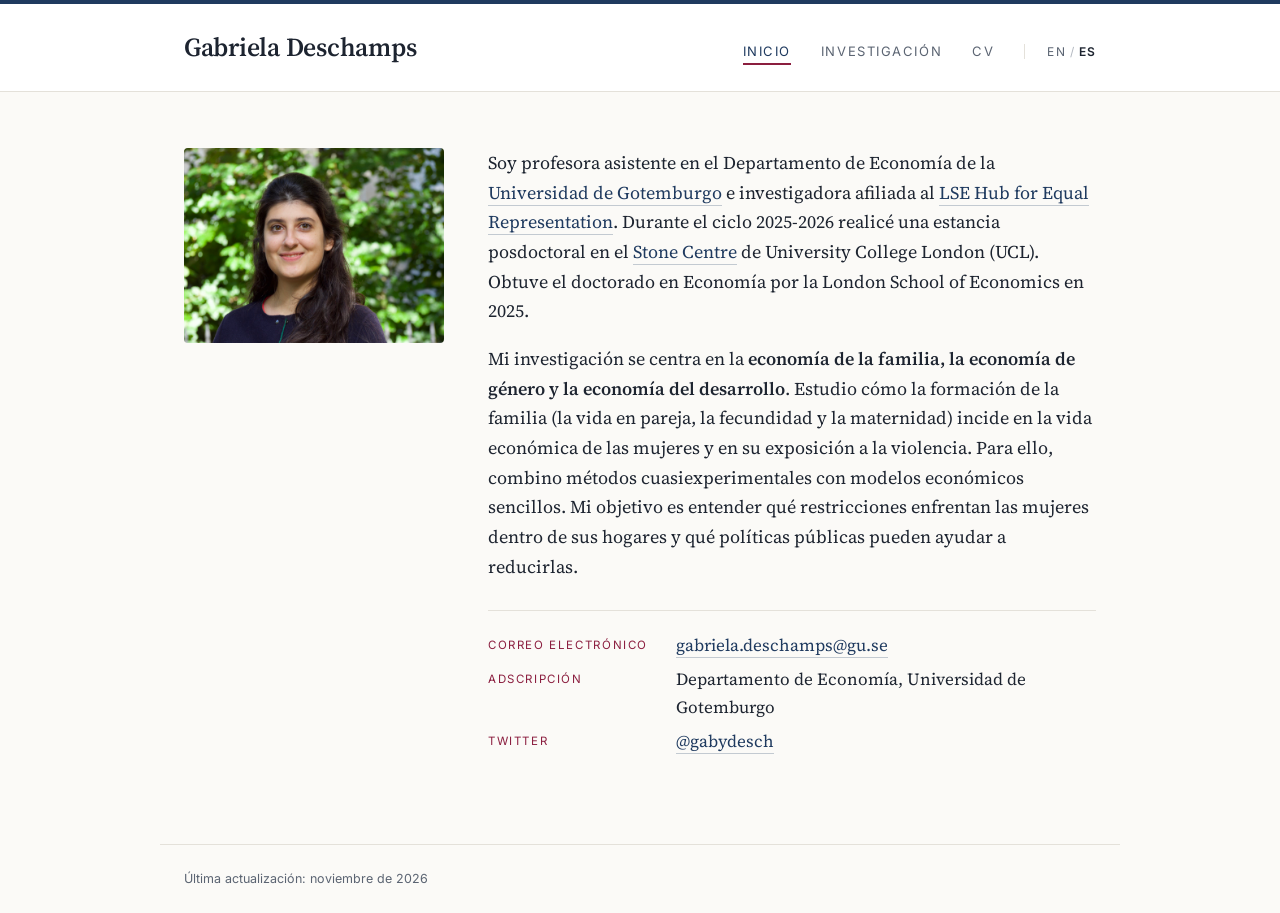
==== index-es.html @ 7b7a4b6b "First version" ====
<!DOCTYPE html>
<html lang="es">
<head>
  <meta charset="utf-8">
  <meta name="viewport" content="width=device-width, initial-scale=1">
  <title>Gabriela Deschamps</title>
  <meta name="description" content="Gabriela Deschamps, profesora asistente de economía en la Universidad de Gotemburgo. Investigación en economía de la familia, de género y del desarrollo.">
  <link rel="alternate" hreflang="en" href="index.html">
  <link rel="alternate" hreflang="es" href="index-es.html">
  <link rel="preconnect" href="https://fonts.googleapis.com">
  <link rel="preconnect" href="https://fonts.gstatic.com" crossorigin>
  <link href="https://fonts.googleapis.com/css2?family=Inter:wght@400;500;600&family=Source+Serif+4:ital,opsz,wght@0,8..60,400;0,8..60,500;0,8..60,600;1,8..60,400&display=swap" rel="stylesheet">
  <link rel="stylesheet" href="style.css">
</head>
<body>
  <header class="site-header">
    <div class="inner">
      <a class="site-name" href="index-es.html">Gabriela Deschamps</a>
      <nav>
        <a href="index-es.html" class="active">Inicio</a>
        <a href="research-es.html">Investigación</a>
        <a href="cv.pdf">CV</a>
        <span class="lang"><a href="index.html" lang="en">EN</a> / <span class="current">ES</span></span>
      </nav>
    </div>
  </header>

  <main>
    <div class="about">
      <img class="portrait" src="Photo_GabrielaDeschamps.jpeg" alt="Retrato de Gabriela Deschamps">

      <div>
        <p>Soy profesora asistente en el Departamento de Economía de la
          <a href="https://www.gu.se/en/school-business-economics-law/economics">Universidad de Gotemburgo</a>
          e investigadora afiliada al
          <a href="https://www.hubequalrep.org">LSE Hub for Equal Representation</a>.
          Durante el ciclo 2025-2026 realicé una estancia posdoctoral en el
          <a href="https://www.stone-econ.org/">Stone Centre</a> de University College London (UCL).
          Obtuve el doctorado en Economía por la London School of Economics en 2025.</p>

        <p>Mi investigación se centra en la <strong>economía de la familia, la economía de género y la economía del desarrollo</strong>.
          Estudio cómo la formación de la familia (la vida en pareja, la fecundidad y la maternidad) incide
          en la vida económica de las mujeres y en su exposición a la violencia. Para ello, combino
          métodos cuasiexperimentales con modelos económicos sencillos. Mi objetivo es entender qué
          restricciones enfrentan las mujeres dentro de sus hogares y qué políticas públicas pueden ayudar a
          reducirlas.</p>

        <dl class="contact">
          <dt>Correo electrónico</dt>
          <dd><a href="mailto:gabriela.deschamps@gu.se">gabriela.deschamps@gu.se</a></dd>
          <dt>Adscripción</dt>
          <dd>Departamento de Economía, Universidad de Gotemburgo</dd>
          <dt>Twitter</dt>
          <dd><a href="https://twitter.com/gabydesch">@gabydesch</a></dd>
        </dl>
      </div>
    </div>
  </main>

  <footer>Última actualización: noviembre de 2026</footer>
</body>
</html>
---- style.css ----
/* Palette: ink navy text, navy links, burgundy accent for small labels */
:root {
  --bg: #fbfaf7;
  --text: #1d2430;
  --muted: #5b6472;
  --link: #1f3a5f;
  --link-hover: #8b1e3f;
  --accent: #8b1e3f;
  --rule: #e4e1da;
  --serif: "Source Serif 4", Georgia, "Times New Roman", serif;
  --sans: "Inter", -apple-system, BlinkMacSystemFont, "Segoe UI", sans-serif;
}

* { box-sizing: border-box; }

html { -webkit-text-size-adjust: 100%; }

body {
  margin: 0;
  background: var(--bg);
  color: var(--text);
  font-family: var(--serif);
  font-size: 18px;
  line-height: 1.65;
}

a {
  color: var(--link);
  text-decoration: none;
  border-bottom: 1px solid rgba(31, 58, 95, 0.25);
  transition: color .15s, border-color .15s;
}
a:hover { color: var(--link-hover); border-bottom-color: var(--link-hover); }

/* ---------- Header ---------- */
.site-header {
  border-top: 4px solid var(--link);
  border-bottom: 1px solid var(--rule);
  background: #fff;
}
.site-header .inner {
  max-width: 960px;
  margin: 0 auto;
  padding: 22px 24px;
  display: flex;
  align-items: baseline;
  justify-content: space-between;
  gap: 16px;
  flex-wrap: wrap;
}
.site-name {
  font-size: 26px;
  font-weight: 600;
  color: var(--text);
  border: 0;
  letter-spacing: -0.01em;
}
.site-name:hover { color: var(--text); }
nav a {
  font-family: var(--sans);
  font-size: 13px;
  letter-spacing: 0.12em;
  text-transform: uppercase;
  color: var(--muted);
  border: 0;
  margin-left: 26px;
  padding-bottom: 4px;
}
nav a:first-child { margin-left: 0; }
nav a:hover { color: var(--link); }
.lang {
  font-family: var(--sans);
  font-size: 12px;
  letter-spacing: 0.08em;
  color: #b3b8c0;
  margin-left: 26px;
  padding-left: 22px;
  border-left: 1px solid var(--rule);
}
.lang a { margin-left: 0; font-size: 12px; }
.lang .current { color: var(--text); font-weight: 600; }
nav a.active { color: var(--link); border-bottom: 2px solid var(--accent); }

/* ---------- Layout ---------- */
main {
  max-width: 960px;
  margin: 0 auto;
  padding: 56px 24px 72px;
}

/* ---------- About ---------- */
.about {
  display: grid;
  grid-template-columns: 260px 1fr;
  gap: 44px;
  align-items: start;
}
.portrait {
  width: 260px;
  aspect-ratio: 4 / 3;
  object-fit: cover;
  object-position: 45% 40%;
  border-radius: 4px;
  display: block;
  background: #e9e6df;
}
.about p { margin: 0 0 1em; }
.about strong { font-weight: 600; }

.contact {
  margin-top: 28px;
  padding-top: 20px;
  border-top: 1px solid var(--rule);
  display: grid;
  grid-template-columns: max-content 1fr;
  column-gap: 28px;
  row-gap: 6px;
  font-size: 17px;
}
.contact dt {
  font-family: var(--sans);
  font-size: 11.5px;
  letter-spacing: 0.14em;
  text-transform: uppercase;
  color: var(--accent);
  padding-top: 5px;
}
.contact dd { margin: 0; }

/* ---------- Research ---------- */
h2 {
  font-family: var(--sans);
  font-size: 13px;
  font-weight: 600;
  letter-spacing: 0.14em;
  text-transform: uppercase;
  color: var(--accent);
  margin: 0 0 20px;
  padding-bottom: 10px;
  border-bottom: 1px solid var(--rule);
}
section + section { margin-top: 52px; }

.paper { margin-bottom: 30px; }
.paper-title {
  font-size: 20px;
  font-weight: 600;
  line-height: 1.4;
  margin: 0;
}
.paper-title a { border-bottom-color: transparent; }
.paper-title a:hover { border-bottom-color: var(--link-hover); }
.coauthors { color: var(--muted); margin: 2px 0 0; }
.note {
  font-style: italic;
  color: var(--muted);
  margin: 4px 0 0;
  font-size: 16.5px;
}

.links {
  margin-top: 10px;
  display: flex;
  flex-wrap: wrap;
  gap: 8px;
  align-items: center;
}
.btn {
  font-family: var(--sans);
  font-size: 12.5px;
  letter-spacing: 0.04em;
  color: var(--link);
  border: 1px solid #cdd3dc;
  border-radius: 3px;
  padding: 3px 10px;
  background: #fff;
  cursor: pointer;
  line-height: 1.6;
}
.btn:hover {
  border-color: var(--link-hover);
  color: var(--link-hover);
}
button.btn::after { content: " +"; }
button.btn[aria-expanded="true"]::after { content: " −"; }

.abstract-text {
  margin: 10px 0 0;
  padding: 14px 18px;
  background: #fff;
  border-left: 3px solid var(--rule);
  font-size: 16.5px;
  line-height: 1.6;
}

.wip-list { list-style: none; padding: 0; margin: 0; }
.wip-list li { margin-bottom: 16px; }
.wip-list .paper-title { font-size: 18px; font-weight: 500; }

/* ---------- Footer ---------- */
footer {
  max-width: 960px;
  margin: 0 auto;
  padding: 24px;
  border-top: 1px solid var(--rule);
  font-family: var(--sans);
  font-size: 12.5px;
  color: var(--muted);
}

/* ---------- Mobile ---------- */
@media (max-width: 720px) {
  body { font-size: 17px; }
  main { padding: 36px 20px 56px; }
  .about { grid-template-columns: 1fr; gap: 28px; }
  .portrait { width: 100%; max-width: 320px; }
  nav a { margin-left: 18px; }
  .lang { margin-left: 14px; padding-left: 12px; }
}
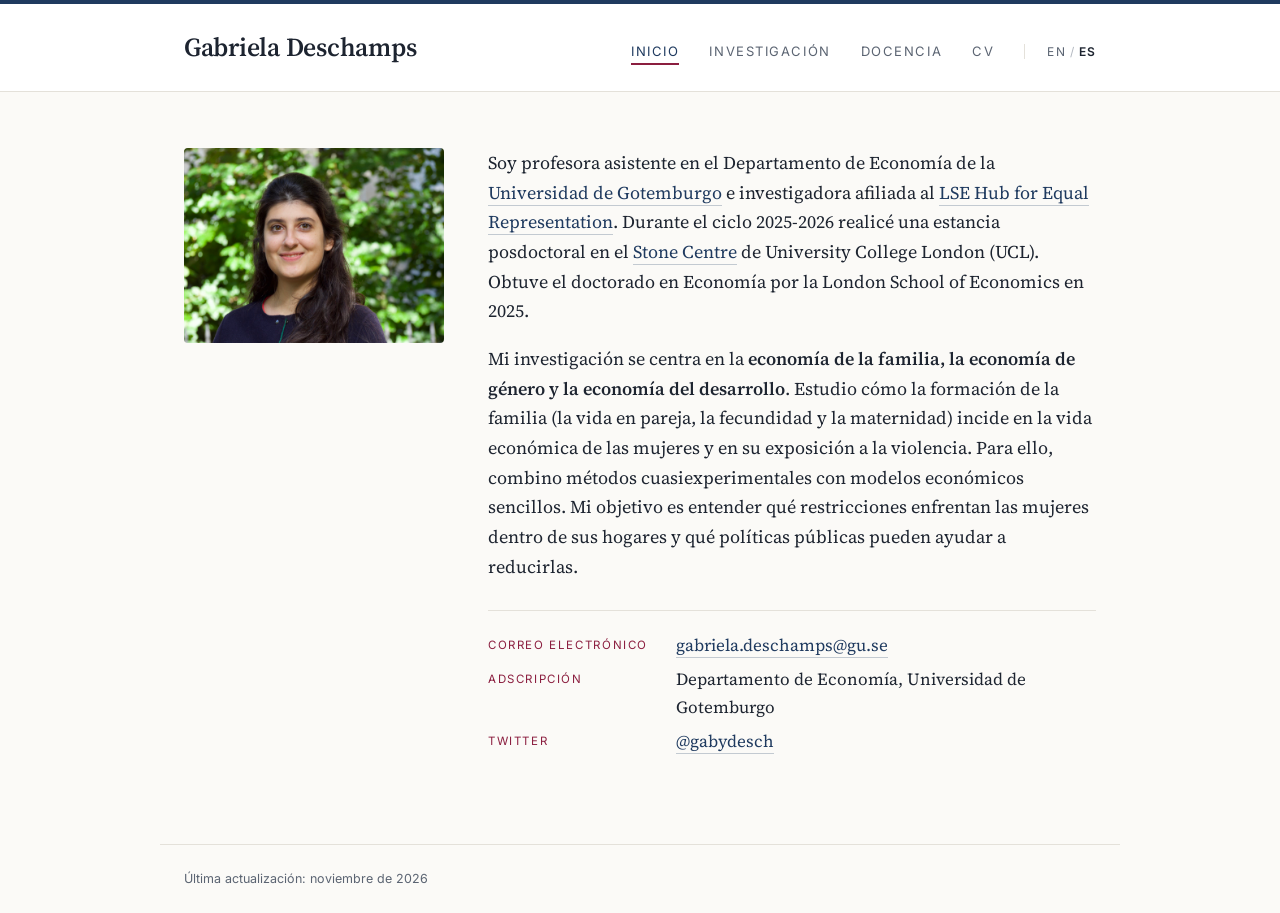
==== commit 5200076c: "added teaching" ====
--- a/index-es.html
+++ b/index-es.html
@@ -19,6 +19,7 @@
       <nav>
         <a href="index-es.html" class="active">Inicio</a>
         <a href="research-es.html">Investigación</a>
+        <a href="teaching-es.html">Docencia</a>
         <a href="cv.pdf">CV</a>
         <span class="lang"><a href="index.html" lang="en">EN</a> / <span class="current">ES</span></span>
       </nav>
--- a/style.css
+++ b/style.css
@@ -214,6 +214,8 @@
   main { padding: 36px 20px 56px; }
   .about { grid-template-columns: 1fr; gap: 28px; }
   .portrait { width: 100%; max-width: 320px; }
-  nav a { margin-left: 18px; }
-  .lang { margin-left: 14px; padding-left: 12px; }
-}
+  .site-header .inner { padding: 20px; }
+  nav { display: flex; flex-wrap: wrap; align-items: baseline; gap: 6px 11px; }
+  nav a { margin-left: 0; font-size: 12px; letter-spacing: 0.05em; }
+  .lang { margin-left: 0; padding-left: 0; border-left: 0; white-space: nowrap; letter-spacing: 0.04em; }
+}
